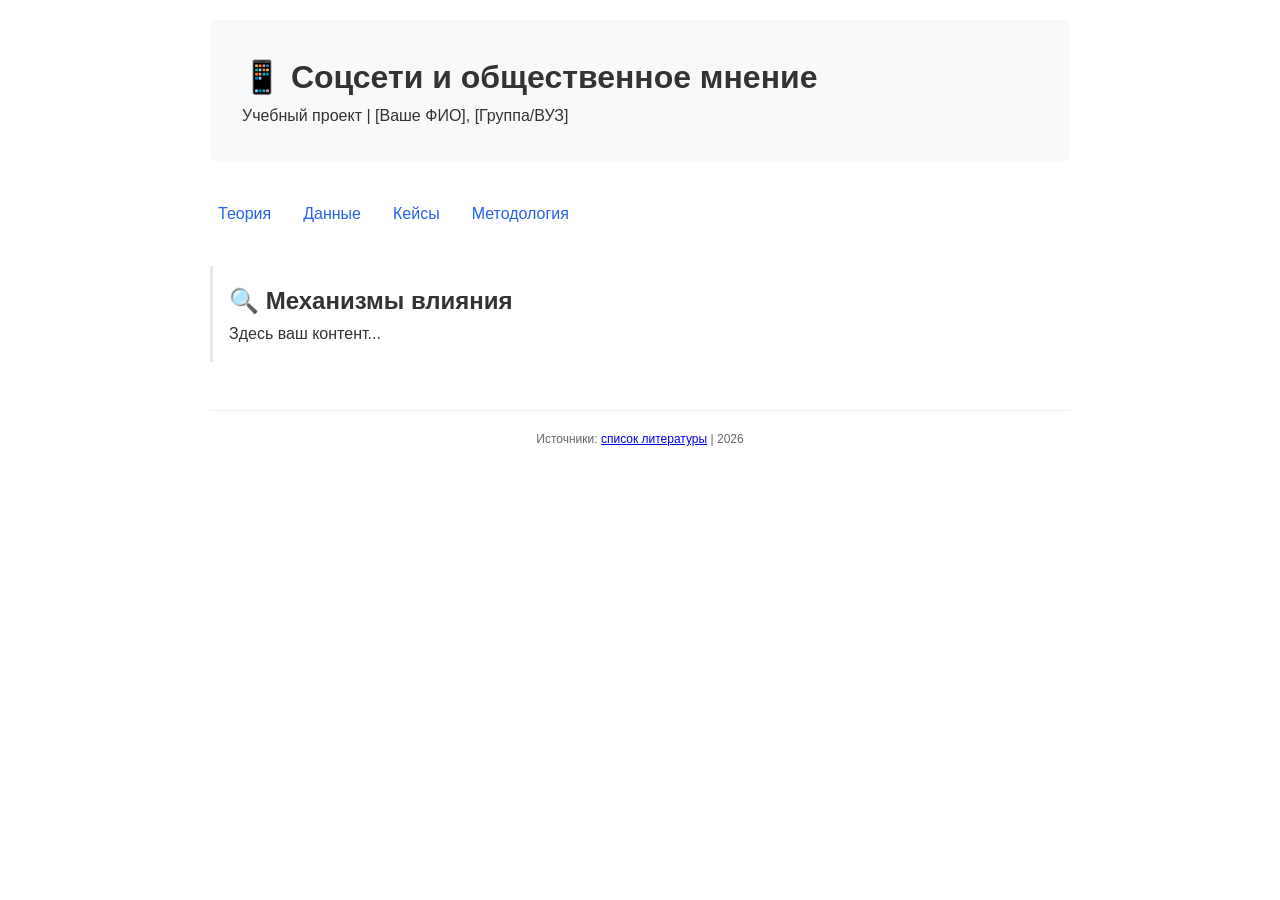
==== index.html @ e9fe2336 "Rename index.html.txt to index.html" ====
<!DOCTYPE html>
<html lang="ru">
<head>
  <meta charset="UTF-8">
  <meta name="viewport" content="width=device-width, initial-scale=1.0">
  <title>Влияние соцсетей на общественное мнение</title>
  <link rel="stylesheet" href="style.css">
</head>
<body>
  <header>
    <h1>📱 Соцсети и общественное мнение</h1>
    <p>Учебный проект | [Ваше ФИО], [Группа/ВУЗ]</p>
  </header>
  <nav>
    <a href="#theory">Теория</a>
    <a href="#data">Данные</a>
    <a href="#cases">Кейсы</a>
    <a href="#methods">Методология</a>
  </nav>
  <main>
    <section id="theory">
      <h2>🔍 Механизмы влияния</h2>
      <p>Здесь ваш контент...</p>
    </section>
    <!-- Остальные секции -->
  </main>
  <footer>
    <small>Источники: <a href="#sources">список литературы</a> | 2026</small>
  </footer>
</body>
</html>
---- style.css ----
* { box-sizing: border-box; margin: 0; padding: 0; }
body { font-family: 'Inter', sans-serif; line-height: 1.6; color: #333; max-width: 900px; margin: 0 auto; padding: 20px; }
header { background: #f8f9fa; padding: 2rem; border-radius: 8px; margin-bottom: 2rem; }
nav { display: flex; gap: 1rem; flex-wrap: wrap; margin-bottom: 2rem; }
nav a { color: #2563eb; text-decoration: none; padding: 0.5rem; }
nav a:hover { text-decoration: underline; }
section { margin-bottom: 3rem; padding: 1rem; border-left: 3px solid #e5e7eb; }
footer { text-align: center; color: #666; font-size: 0.9rem; margin-top: 3rem; padding-top: 1rem; border-top: 1px solid #eee; }
@media (max-width: 600px) { nav { flex-direction: column; } }
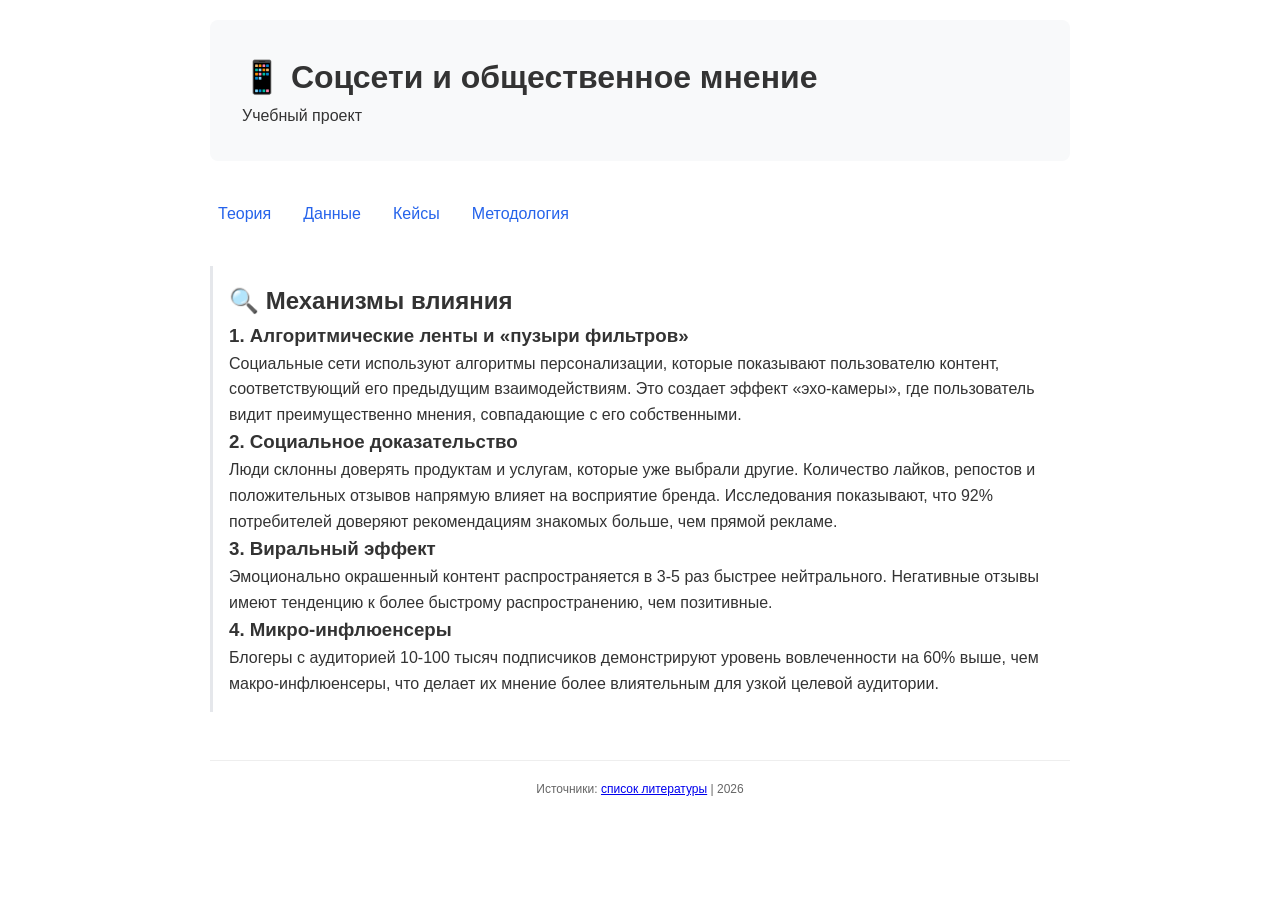
==== commit 8a87082b: "Update index.html" ====
--- a/index.html
+++ b/index.html
@@ -9,7 +9,7 @@
 <body>
   <header>
     <h1>📱 Соцсети и общественное мнение</h1>
-    <p>Учебный проект | [Ваше ФИО], [Группа/ВУЗ]</p>
+    <p>Учебный проект </p>
   </header>
   <nav>
     <a href="#theory">Теория</a>
@@ -18,11 +18,17 @@
     <a href="#methods">Методология</a>
   </nav>
   <main>
-    <section id="theory">
-      <h2>🔍 Механизмы влияния</h2>
-      <p>Здесь ваш контент...</p>
-    </section>
-    <!-- Остальные секции -->
+   <section id="theory">
+    <h2>🔍 Механизмы влияния</h2>
+    <h3>1. Алгоритмические ленты и «пузыри фильтров»</h3>
+    <p>Социальные сети используют алгоритмы персонализации, которые показывают пользователю контент, соответствующий его предыдущим взаимодействиям. Это создает эффект «эхо-камеры», где пользователь видит преимущественно мнения, совпадающие с его собственными.</p>
+    <h3>2. Социальное доказательство</h3>
+    <p>Люди склонны доверять продуктам и услугам, которые уже выбрали другие. Количество лайков, репостов и положительных отзывов напрямую влияет на восприятие бренда. Исследования показывают, что 92% потребителей доверяют рекомендациям знакомых больше, чем прямой рекламе.</p>
+    <h3>3. Виральный эффект</h3>
+    <p>Эмоционально окрашенный контент распространяется в 3-5 раз быстрее нейтрального. Негативные отзывы имеют тенденцию к более быстрому распространению, чем позитивные.</p>
+    <h3>4. Микро-инфлюенсеры</h3>
+    <p>Блогеры с аудиторией 10-100 тысяч подписчиков демонстрируют уровень вовлеченности на 60% выше, чем макро-инфлюенсеры, что делает их мнение более влиятельным для узкой целевой аудитории.</p>
+</section>
   </main>
   <footer>
     <small>Источники: <a href="#sources">список литературы</a> | 2026</small>
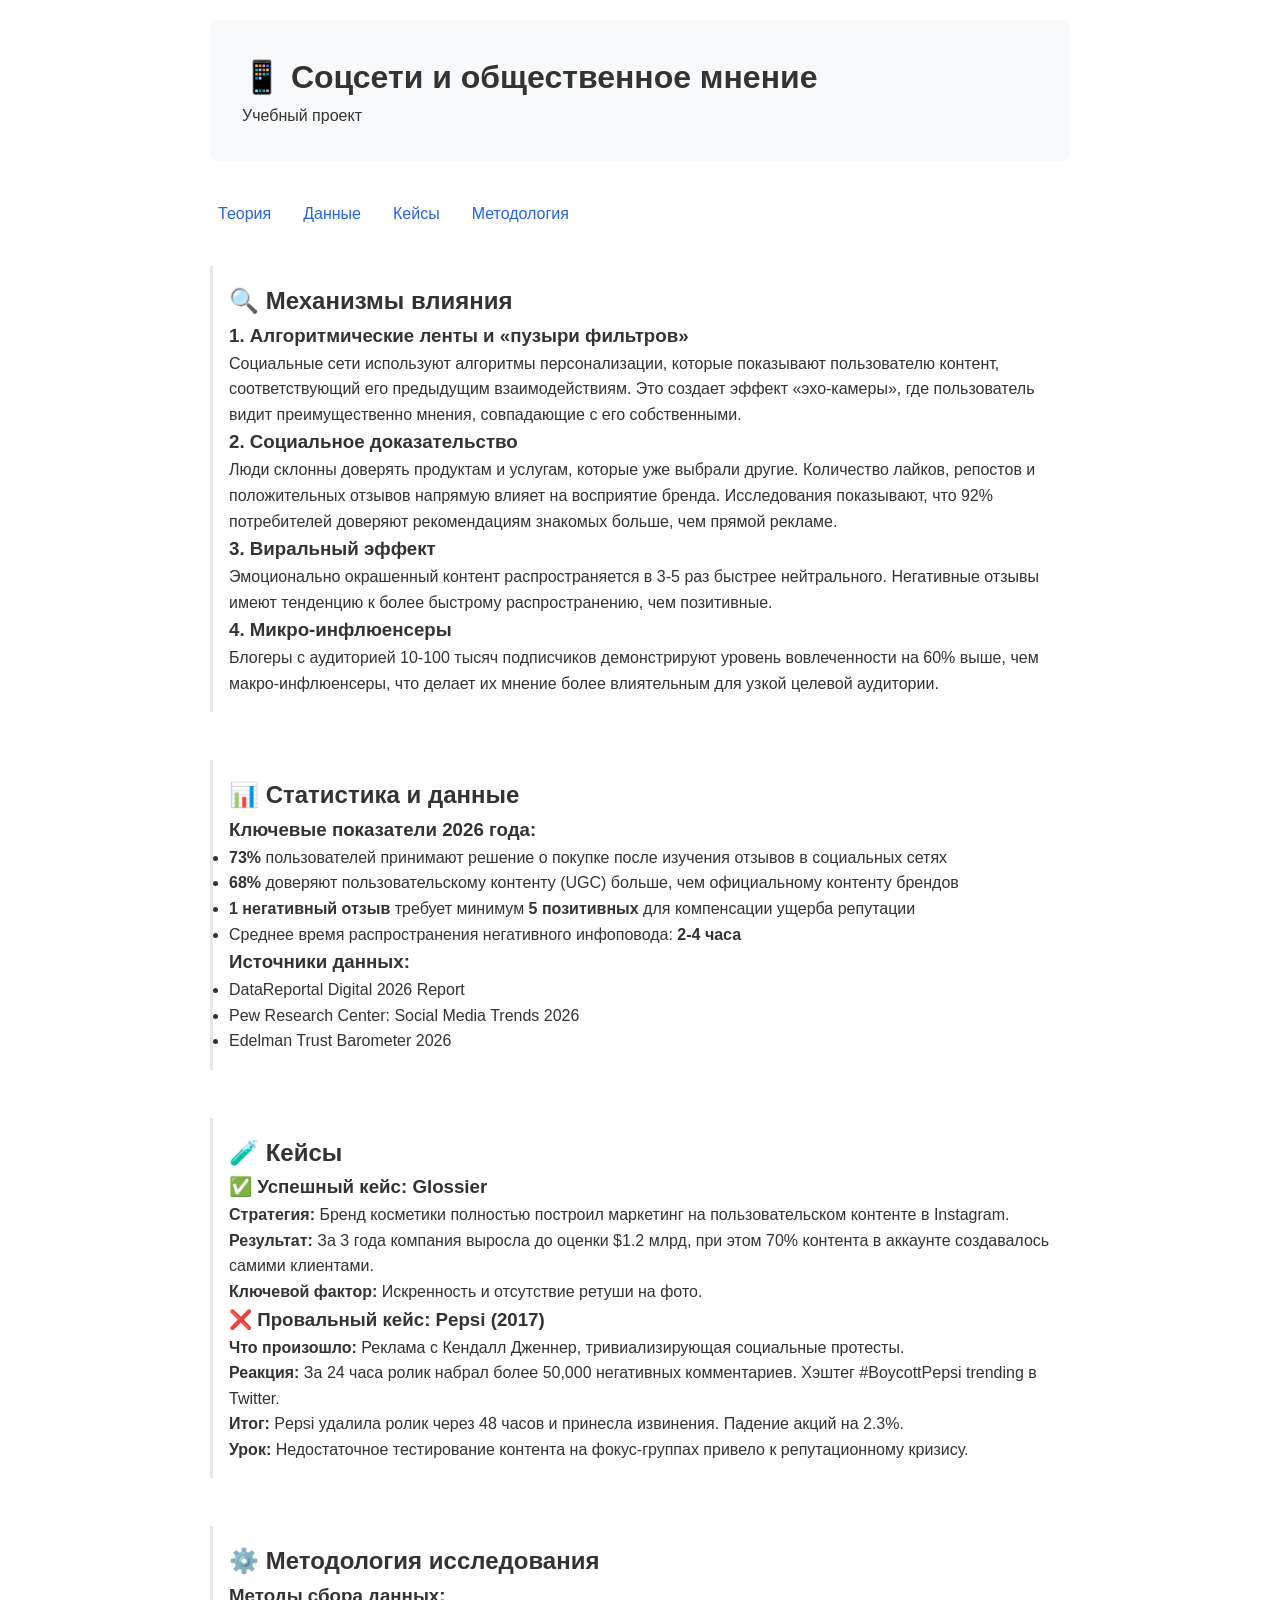
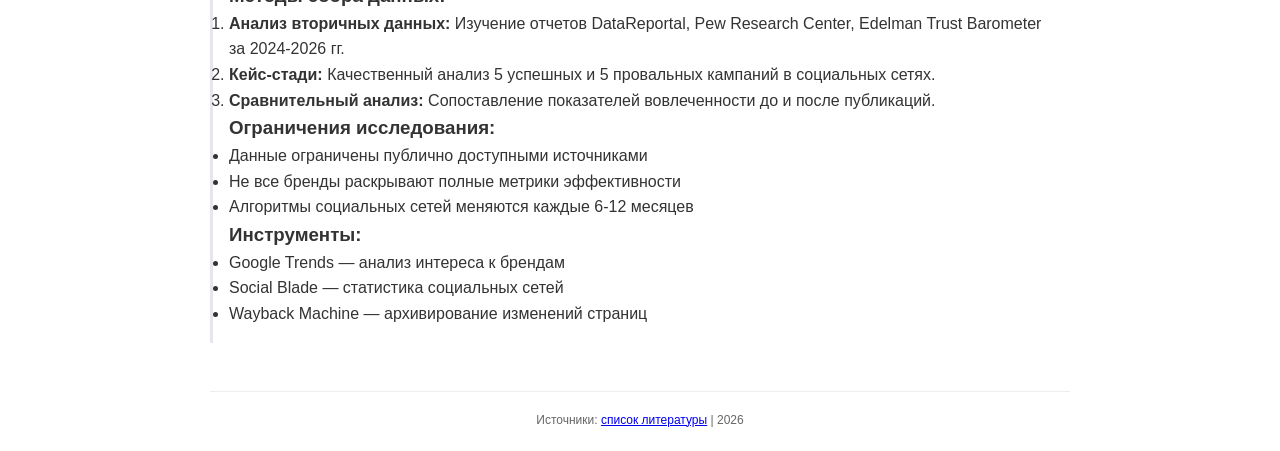
==== commit 45229754: "Update index.html" ====
--- a/index.html
+++ b/index.html
@@ -29,6 +29,64 @@
     <h3>4. Микро-инфлюенсеры</h3>
     <p>Блогеры с аудиторией 10-100 тысяч подписчиков демонстрируют уровень вовлеченности на 60% выше, чем макро-инфлюенсеры, что делает их мнение более влиятельным для узкой целевой аудитории.</p>
 </section>
+            <section id="data">
+            <h2>📊 Статистика и данные</h2>
+            
+            <h3>Ключевые показатели 2026 года:</h3>
+            <ul>
+                <li><strong>73%</strong> пользователей принимают решение о покупке после изучения отзывов в социальных сетях</li>
+                <li><strong>68%</strong> доверяют пользовательскому контенту (UGC) больше, чем официальному контенту брендов</li>
+                <li><strong>1 негативный отзыв</strong> требует минимум <strong>5 позитивных</strong> для компенсации ущерба репутации</li>
+                <li>Среднее время распространения негативного инфоповода: <strong>2-4 часа</strong></li>
+            </ul>
+            
+            <h3>Источники данных:</h3>
+            <ul>
+                <li>DataReportal Digital 2026 Report</li>
+                <li>Pew Research Center: Social Media Trends 2026</li>
+                <li>Edelman Trust Barometer 2026</li>
+            </ul>
+        </section>
+        
+        <section id="cases">
+            <h2>🧪 Кейсы</h2>
+            
+            <h3>✅ Успешный кейс: Glossier</h3>
+            <p><strong>Стратегия:</strong> Бренд косметики полностью построил маркетинг на пользовательском контенте в Instagram.</p>
+            <p><strong>Результат:</strong> За 3 года компания выросла до оценки $1.2 млрд, при этом 70% контента в аккаунте создавалось самими клиентами.</p>
+            <p><strong>Ключевой фактор:</strong> Искренность и отсутствие ретуши на фото.</p>
+            
+            <h3>❌ Провальный кейс: Pepsi (2017)</h3>
+            <p><strong>Что произошло:</strong> Реклама с Кендалл Дженнер, тривиализирующая социальные протесты.</p>
+            <p><strong>Реакция:</strong> За 24 часа ролик набрал более 50,000 негативных комментариев. Хэштег #BoycottPepsi trending в Twitter.</p>
+            <p><strong>Итог:</strong> Pepsi удалила ролик через 48 часов и принесла извинения. Падение акций на 2.3%.</p>
+            <p><strong>Урок:</strong> Недостаточное тестирование контента на фокус-группах привело к репутационному кризису.</p>
+        </section>
+        
+        <section id="methods">
+            <h2>⚙️ Методология исследования</h2>
+            
+            <h3>Методы сбора данных:</h3>
+            <ol>
+                <li><strong>Анализ вторичных данных:</strong> Изучение отчетов DataReportal, Pew Research Center, Edelman Trust Barometer за 2024-2026 гг.</li>
+                <li><strong>Кейс-стади:</strong> Качественный анализ 5 успешных и 5 провальных кампаний в социальных сетях.</li>
+                <li><strong>Сравнительный анализ:</strong> Сопоставление показателей вовлеченности до и после публикаций.</li>
+            </ol>
+            
+            <h3>Ограничения исследования:</h3>
+            <ul>
+                <li>Данные ограничены публично доступными источниками</li>
+                <li>Не все бренды раскрывают полные метрики эффективности</li>
+                <li>Алгоритмы социальных сетей меняются каждые 6-12 месяцев</li>
+            </ul>
+            
+            <h3>Инструменты:</h3>
+            <ul>
+                <li>Google Trends — анализ интереса к брендам</li>
+                <li>Social Blade — статистика социальных сетей</li>
+                <li>Wayback Machine — архивирование изменений страниц</li>
+            </ul>
+        </section>
   </main>
   <footer>
     <small>Источники: <a href="#sources">список литературы</a> | 2026</small>
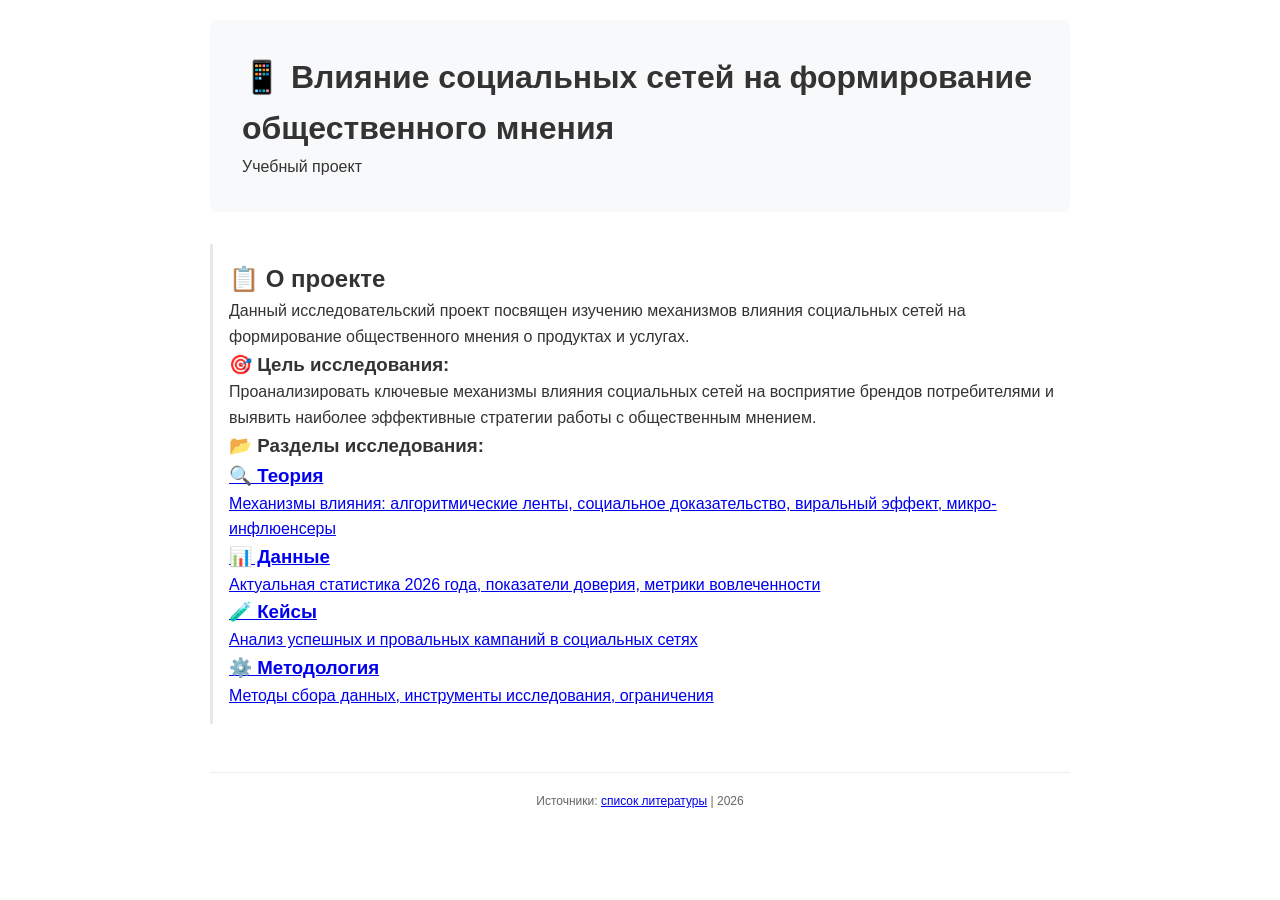
==== commit b8185387: "Update index.html" ====
--- a/index.html
+++ b/index.html
@@ -1,95 +1,53 @@
 <!DOCTYPE html>
 <html lang="ru">
 <head>
-  <meta charset="UTF-8">
-  <meta name="viewport" content="width=device-width, initial-scale=1.0">
-  <title>Влияние соцсетей на общественное мнение</title>
-  <link rel="stylesheet" href="style.css">
+    <meta charset="UTF-8">
+    <meta name="viewport" content="width=device-width, initial-scale=1.0">
+    <title>Влияние соцсетей на общественное мнение</title>
+    <link rel="stylesheet" href="style.css">
 </head>
 <body>
-  <header>
-    <h1>📱 Соцсети и общественное мнение</h1>
-    <p>Учебный проект </p>
-  </header>
-  <nav>
-    <a href="#theory">Теория</a>
-    <a href="#data">Данные</a>
-    <a href="#cases">Кейсы</a>
-    <a href="#methods">Методология</a>
-  </nav>
-  <main>
-   <section id="theory">
-    <h2>🔍 Механизмы влияния</h2>
-    <h3>1. Алгоритмические ленты и «пузыри фильтров»</h3>
-    <p>Социальные сети используют алгоритмы персонализации, которые показывают пользователю контент, соответствующий его предыдущим взаимодействиям. Это создает эффект «эхо-камеры», где пользователь видит преимущественно мнения, совпадающие с его собственными.</p>
-    <h3>2. Социальное доказательство</h3>
-    <p>Люди склонны доверять продуктам и услугам, которые уже выбрали другие. Количество лайков, репостов и положительных отзывов напрямую влияет на восприятие бренда. Исследования показывают, что 92% потребителей доверяют рекомендациям знакомых больше, чем прямой рекламе.</p>
-    <h3>3. Виральный эффект</h3>
-    <p>Эмоционально окрашенный контент распространяется в 3-5 раз быстрее нейтрального. Негативные отзывы имеют тенденцию к более быстрому распространению, чем позитивные.</p>
-    <h3>4. Микро-инфлюенсеры</h3>
-    <p>Блогеры с аудиторией 10-100 тысяч подписчиков демонстрируют уровень вовлеченности на 60% выше, чем макро-инфлюенсеры, что делает их мнение более влиятельным для узкой целевой аудитории.</p>
-</section>
-            <section id="data">
-            <h2>📊 Статистика и данные</h2>
+    <header>
+        <h1>📱 Влияние социальных сетей на формирование общественного мнения</h1>
+        <p>Учебный проект</p>
+    </header>
+    
+    <main>
+        <section class="intro">
+            <h2>📋 О проекте</h2>
+            <p>Данный исследовательский проект посвящен изучению механизмов влияния социальных сетей на формирование общественного мнения о продуктах и услугах.</p>
             
-            <h3>Ключевые показатели 2026 года:</h3>
-            <ul>
-                <li><strong>73%</strong> пользователей принимают решение о покупке после изучения отзывов в социальных сетях</li>
-                <li><strong>68%</strong> доверяют пользовательскому контенту (UGC) больше, чем официальному контенту брендов</li>
-                <li><strong>1 негативный отзыв</strong> требует минимум <strong>5 позитивных</strong> для компенсации ущерба репутации</li>
-                <li>Среднее время распространения негативного инфоповода: <strong>2-4 часа</strong></li>
-            </ul>
+            <h3>🎯 Цель исследования:</h3>
+            <p>Проанализировать ключевые механизмы влияния социальных сетей на восприятие брендов потребителями и выявить наиболее эффективные стратегии работы с общественным мнением.</p>
             
-            <h3>Источники данных:</h3>
-            <ul>
-                <li>DataReportal Digital 2026 Report</li>
-                <li>Pew Research Center: Social Media Trends 2026</li>
-                <li>Edelman Trust Barometer 2026</li>
-            </ul>
+            <h3>📂 Разделы исследования:</h3>
+            
+            <div class="sections-grid">
+                <a href="theory.html" class="section-card">
+                    <h3>🔍 Теория</h3>
+                    <p>Механизмы влияния: алгоритмические ленты, социальное доказательство, виральный эффект, микро-инфлюенсеры</p>
+                </a>
+                
+                <a href="data.html" class="section-card">
+                    <h3>📊 Данные</h3>
+                    <p>Актуальная статистика 2026 года, показатели доверия, метрики вовлеченности</p>
+                </a>
+                
+                <a href="cases.html" class="section-card">
+                    <h3>🧪 Кейсы</h3>
+                    <p>Анализ успешных и провальных кампаний в социальных сетях</p>
+                </a>
+                
+                <a href="methods.html" class="section-card">
+                    <h3>⚙️ Методология</h3>
+                    <p>Методы сбора данных, инструменты исследования, ограничения</p>
+                </a>
+            </div>
         </section>
-        
-        <section id="cases">
-            <h2>🧪 Кейсы</h2>
-            
-            <h3>✅ Успешный кейс: Glossier</h3>
-            <p><strong>Стратегия:</strong> Бренд косметики полностью построил маркетинг на пользовательском контенте в Instagram.</p>
-            <p><strong>Результат:</strong> За 3 года компания выросла до оценки $1.2 млрд, при этом 70% контента в аккаунте создавалось самими клиентами.</p>
-            <p><strong>Ключевой фактор:</strong> Искренность и отсутствие ретуши на фото.</p>
-            
-            <h3>❌ Провальный кейс: Pepsi (2017)</h3>
-            <p><strong>Что произошло:</strong> Реклама с Кендалл Дженнер, тривиализирующая социальные протесты.</p>
-            <p><strong>Реакция:</strong> За 24 часа ролик набрал более 50,000 негативных комментариев. Хэштег #BoycottPepsi trending в Twitter.</p>
-            <p><strong>Итог:</strong> Pepsi удалила ролик через 48 часов и принесла извинения. Падение акций на 2.3%.</p>
-            <p><strong>Урок:</strong> Недостаточное тестирование контента на фокус-группах привело к репутационному кризису.</p>
-        </section>
-        
-        <section id="methods">
-            <h2>⚙️ Методология исследования</h2>
-            
-            <h3>Методы сбора данных:</h3>
-            <ol>
-                <li><strong>Анализ вторичных данных:</strong> Изучение отчетов DataReportal, Pew Research Center, Edelman Trust Barometer за 2024-2026 гг.</li>
-                <li><strong>Кейс-стади:</strong> Качественный анализ 5 успешных и 5 провальных кампаний в социальных сетях.</li>
-                <li><strong>Сравнительный анализ:</strong> Сопоставление показателей вовлеченности до и после публикаций.</li>
-            </ol>
-            
-            <h3>Ограничения исследования:</h3>
-            <ul>
-                <li>Данные ограничены публично доступными источниками</li>
-                <li>Не все бренды раскрывают полные метрики эффективности</li>
-                <li>Алгоритмы социальных сетей меняются каждые 6-12 месяцев</li>
-            </ul>
-            
-            <h3>Инструменты:</h3>
-            <ul>
-                <li>Google Trends — анализ интереса к брендам</li>
-                <li>Social Blade — статистика социальных сетей</li>
-                <li>Wayback Machine — архивирование изменений страниц</li>
-            </ul>
-        </section>
-  </main>
-  <footer>
-    <small>Источники: <a href="#sources">список литературы</a> | 2026</small>
-  </footer>
+    </main>
+    
+    <footer>
+        <small>Источники: <a href="#sources">список литературы</a> | 2026</small>
+    </footer>
 </body>
 </html>
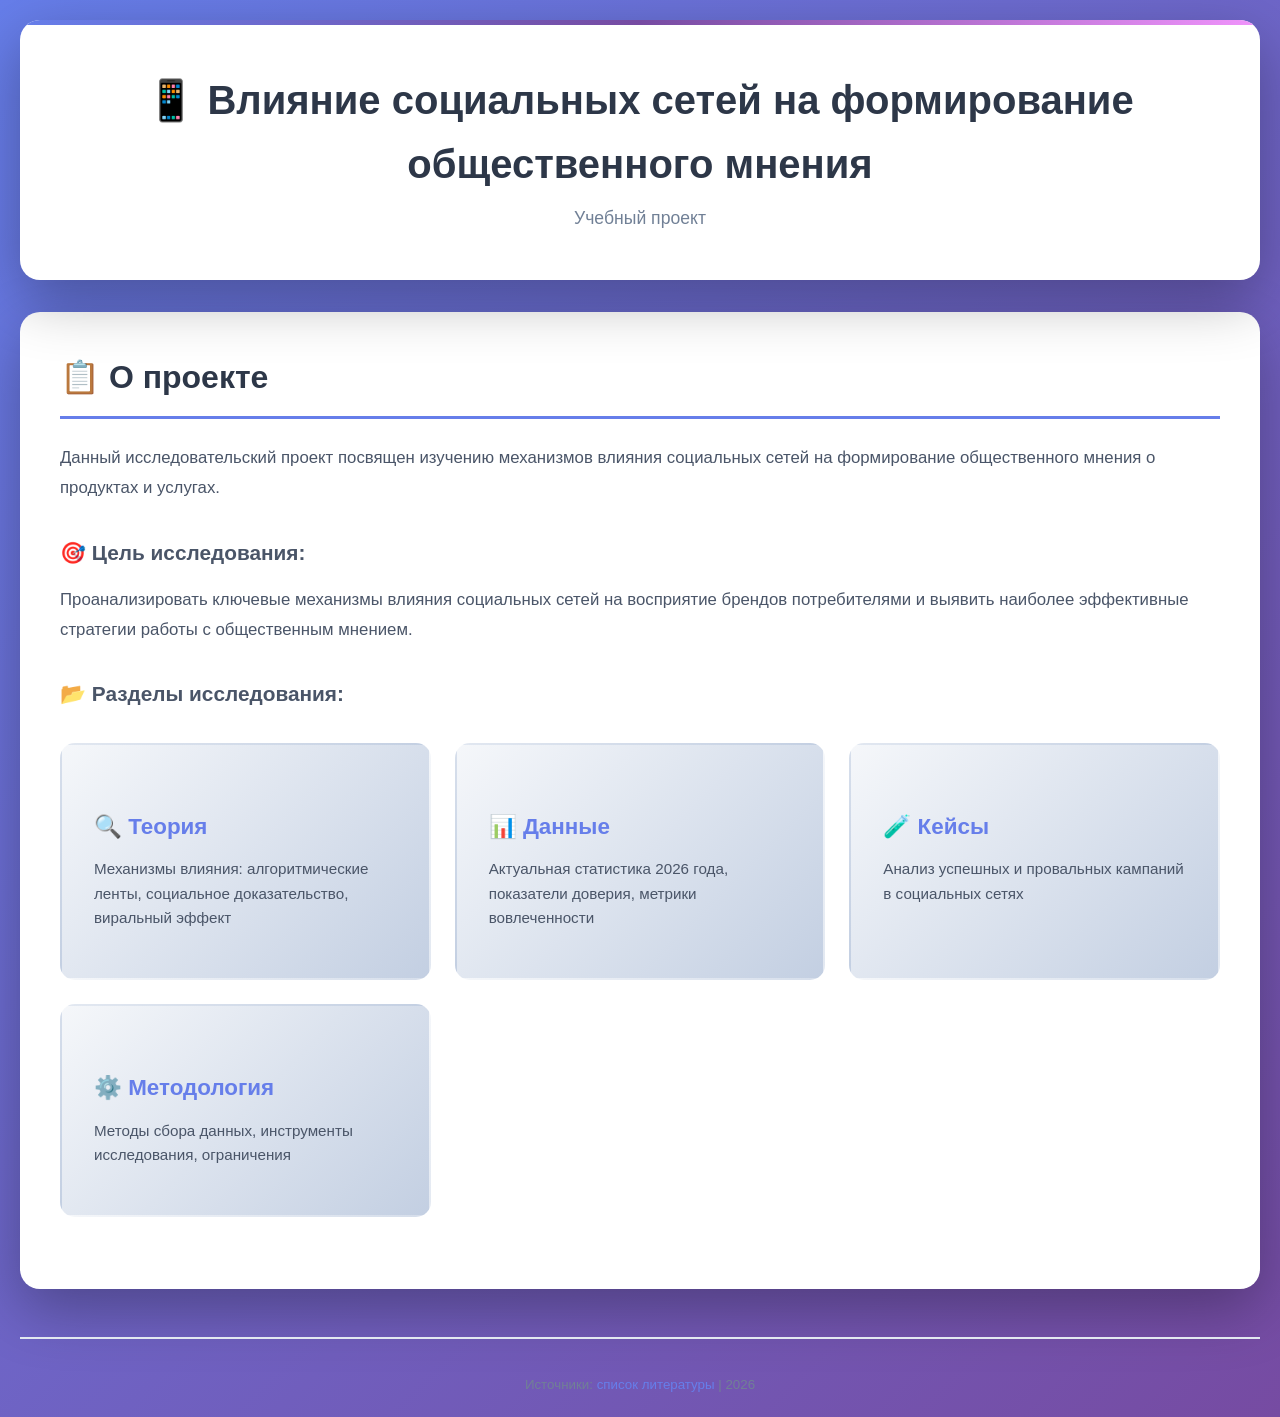
==== commit d70ba480: "Update index.html" ====
--- a/index.html
+++ b/index.html
@@ -23,26 +23,26 @@
             <h3>📂 Разделы исследования:</h3>
             
             <div class="sections-grid">
-                <a href="theory.html" class="section-card">
-                    <h3>🔍 Теория</h3>
-                    <p>Механизмы влияния: алгоритмические ленты, социальное доказательство, виральный эффект, микро-инфлюенсеры</p>
-                </a>
-                
-                <a href="data.html" class="section-card">
-                    <h3>📊 Данные</h3>
-                    <p>Актуальная статистика 2026 года, показатели доверия, метрики вовлеченности</p>
-                </a>
-                
-                <a href="cases.html" class="section-card">
-                    <h3>🧪 Кейсы</h3>
-                    <p>Анализ успешных и провальных кампаний в социальных сетях</p>
-                </a>
-                
-                <a href="methods.html" class="section-card">
-                    <h3>⚙️ Методология</h3>
-                    <p>Методы сбора данных, инструменты исследования, ограничения</p>
-                </a>
-            </div>
+    <a href="theory.html" class="section-card">
+        <h3>🔍 Теория</h3>
+        <p>Механизмы влияния: алгоритмические ленты, социальное доказательство, виральный эффект</p>
+    </a>
+    
+    <a href="data.html" class="section-card">
+        <h3>📊 Данные</h3>
+        <p>Актуальная статистика 2026 года, показатели доверия, метрики вовлеченности</p>
+    </a>
+    
+    <a href="cases.html" class="section-card">
+        <h3>🧪 Кейсы</h3>
+        <p>Анализ успешных и провальных кампаний в социальных сетях</p>
+    </a>
+    
+    <a href="methods.html" class="section-card">
+        <h3>⚙️ Методология</h3>
+        <p>Методы сбора данных, инструменты исследования, ограничения</p>
+    </a>
+</div>
         </section>
     </main>
     
--- a/style.css
+++ b/style.css
@@ -1,9 +1,382 @@
-* { box-sizing: border-box; margin: 0; padding: 0; }
-body { font-family: 'Inter', sans-serif; line-height: 1.6; color: #333; max-width: 900px; margin: 0 auto; padding: 20px; }
-header { background: #f8f9fa; padding: 2rem; border-radius: 8px; margin-bottom: 2rem; }
-nav { display: flex; gap: 1rem; flex-wrap: wrap; margin-bottom: 2rem; }
-nav a { color: #2563eb; text-decoration: none; padding: 0.5rem; }
-nav a:hover { text-decoration: underline; }
-section { margin-bottom: 3rem; padding: 1rem; border-left: 3px solid #e5e7eb; }
-footer { text-align: center; color: #666; font-size: 0.9rem; margin-top: 3rem; padding-top: 1rem; border-top: 1px solid #eee; }
-@media (max-width: 600px) { nav { flex-direction: column; } }
+* {
+    margin: 0;
+    padding: 0;
+    box-sizing: border-box;
+}
+
+body {
+    font-family: -apple-system, BlinkMacSystemFont, 'Segoe UI', Roboto, 'Helvetica Neue', Arial, sans-serif;
+    line-height: 1.6;
+    color: #2d3748;
+    background: linear-gradient(135deg, #667eea 0%, #764ba2 100%);
+    min-height: 100vh;
+    padding: 20px;
+}
+
+.container {
+    max-width: 1000px;
+    margin: 0 auto;
+}
+
+/* Шапка */
+header {
+    background: white;
+    padding: 3rem 2rem;
+    border-radius: 20px;
+    box-shadow: 0 20px 60px rgba(0,0,0,0.3);
+    margin-bottom: 2rem;
+    text-align: center;
+    position: relative;
+    overflow: hidden;
+}
+
+header::before {
+    content: '';
+    position: absolute;
+    top: 0;
+    left: 0;
+    right: 0;
+    height: 5px;
+    background: linear-gradient(90deg, #667eea, #764ba2, #f093fb);
+}
+
+header h1 {
+    font-size: 2.5rem;
+    color: #2d3748;
+    margin-bottom: 0.5rem;
+    font-weight: 700;
+}
+
+header p {
+    color: #718096;
+    font-size: 1.1rem;
+}
+
+/* Навигация */
+.back-nav {
+    display: flex;
+    gap: 0.8rem;
+    flex-wrap: wrap;
+    justify-content: center;
+    margin-top: 1.5rem;
+    padding-top: 1.5rem;
+    border-top: 2px solid #e2e8f0;
+}
+
+.back-nav a {
+    color: #4a5568;
+    text-decoration: none;
+    padding: 0.6rem 1.2rem;
+    border-radius: 50px;
+    font-size: 0.95rem;
+    font-weight: 500;
+    background: #f7fafc;
+    transition: all 0.3s ease;
+    border: 2px solid transparent;
+}
+
+.back-nav a:hover {
+    background: #667eea;
+    color: white;
+    transform: translateY(-2px);
+    box-shadow: 0 4px 12px rgba(102, 126, 234, 0.4);
+}
+
+.back-nav a.active {
+    background: linear-gradient(135deg, #667eea, #764ba2);
+    color: white;
+    box-shadow: 0 4px 12px rgba(102, 126, 234, 0.4);
+}
+
+/* Основной контент */
+main {
+    background: white;
+    border-radius: 20px;
+    padding: 2.5rem;
+    box-shadow: 0 20px 60px rgba(0,0,0,0.3);
+}
+
+/* Секции */
+section {
+    margin-bottom: 2rem;
+}
+
+.intro h2 {
+    color: #2d3748;
+    font-size: 2rem;
+    margin-bottom: 1.5rem;
+    display: flex;
+    align-items: center;
+    gap: 0.5rem;
+}
+
+.intro h3 {
+    color: #4a5568;
+    font-size: 1.3rem;
+    margin: 2rem 0 1rem 0;
+    display: flex;
+    align-items: center;
+    gap: 0.5rem;
+}
+
+.intro p {
+    color: #4a5568;
+    font-size: 1.05rem;
+    line-height: 1.8;
+    margin-bottom: 1rem;
+}
+
+/* Карточки разделов */
+.sections-grid {
+    display: grid;
+    grid-template-columns: repeat(auto-fit, minmax(280px, 1fr));
+    gap: 1.5rem;
+    margin-top: 2rem;
+}
+
+.section-card {
+    background: linear-gradient(135deg, #f5f7fa 0%, #c3cfe2 100%);
+    padding: 2rem;
+    border-radius: 15px;
+    text-decoration: none;
+    color: #2d3748;
+    transition: all 0.3s ease;
+    border: 2px solid transparent;
+    position: relative;
+    overflow: hidden;
+}
+
+.section-card::before {
+    content: '';
+    position: absolute;
+    top: 0;
+    left: 0;
+    width: 100%;
+    height: 100%;
+    background: linear-gradient(135deg, #667eea 0%, #764ba2 100%);
+    opacity: 0;
+    transition: opacity 0.3s ease;
+    z-index: 0;
+}
+
+.section-card:hover::before {
+    opacity: 1;
+}
+
+.section-card > * {
+    position: relative;
+    z-index: 1;
+}
+
+.section-card:hover {
+    transform: translateY(-10px);
+    box-shadow: 0 20px 40px rgba(102, 126, 234, 0.4);
+    color: white;
+}
+
+.section-card h3 {
+    color: #667eea;
+    font-size: 1.4rem;
+    margin-bottom: 0.8rem;
+    transition: color 0.3s ease;
+}
+
+.section-card:hover h3 {
+    color: white;
+}
+
+.section-card p {
+    color: #4a5568;
+    font-size: 0.95rem;
+    line-height: 1.6;
+    transition: color 0.3s ease;
+}
+
+.section-card:hover p {
+    color: rgba(255,255,255,0.9);
+}
+
+/* Заголовки секций */
+section h2 {
+    color: #2d3748;
+    font-size: 1.8rem;
+    margin-bottom: 1.5rem;
+    padding-bottom: 0.8rem;
+    border-bottom: 3px solid #667eea;
+    display: inline-block;
+}
+
+section h3 {
+    color: #4a5568;
+    font-size: 1.3rem;
+    margin: 2rem 0 1rem 0;
+    font-weight: 600;
+}
+
+/* Текст и списки */
+section p {
+    color: #4a5568;
+    margin-bottom: 1rem;
+    line-height: 1.8;
+}
+
+section ul, section ol {
+    margin: 1rem 0 1rem 2rem;
+    color: #4a5568;
+}
+
+section li {
+    margin-bottom: 0.7rem;
+    line-height: 1.7;
+}
+
+/* Статистика */
+.stats-grid {
+    display: grid;
+    grid-template-columns: repeat(auto-fit, minmax(220px, 1fr));
+    gap: 1.5rem;
+    margin: 2rem 0;
+}
+
+.stat-card {
+    background: linear-gradient(135deg, #667eea 0%, #764ba2 100%);
+    padding: 2rem;
+    border-radius: 15px;
+    text-align: center;
+    color: white;
+    box-shadow: 0 10px 30px rgba(102, 126, 234, 0.3);
+    transition: transform 0.3s ease;
+}
+
+.stat-card:hover {
+    transform: translateY(-5px) scale(1.02);
+}
+
+.stat-number {
+    font-size: 2.5rem;
+    font-weight: bold;
+    margin-bottom: 0.5rem;
+    text-shadow: 0 2px 4px rgba(0,0,0,0.2);
+}
+
+.stat-label {
+    font-size: 0.95rem;
+    opacity: 0.95;
+    line-height: 1.5;
+}
+
+/* Кейсы */
+.case-block {
+    padding: 2rem;
+    border-radius: 15px;
+    margin: 2rem 0;
+    border-left: 5px solid #667eea;
+    background: #f7fafc;
+    box-shadow: 0 4px 6px rgba(0,0,0,0.05);
+}
+
+.case-block.success {
+    border-left-color: #10b981;
+    background: linear-gradient(135deg, #f0fdf4 0%, #dcfce7 100%);
+}
+
+.case-block.fail {
+    border-left-color: #ef4444;
+    background: linear-gradient(135deg, #fef2f2 0%, #fee2e2 100%);
+}
+
+.case-block h3 {
+    color: #2d3748;
+    margin-top: 0;
+}
+
+.case-block.success h3 {
+    color: #059669;
+}
+
+.case-block.fail h3 {
+    color: #dc2626;
+}
+
+/* Футер */
+footer {
+    text-align: center;
+    margin-top: 3rem;
+    padding-top: 2rem;
+    border-top: 2px solid #e2e8f0;
+    color: #718096;
+}
+
+footer a {
+    color: #667eea;
+    text-decoration: none;
+    font-weight: 500;
+    transition: color 0.3s ease;
+}
+
+footer a:hover {
+    color: #764ba2;
+    text-decoration: underline;
+}
+
+/* Адаптивность */
+@media (max-width: 768px) {
+    body {
+        padding: 10px;
+    }
+    
+    header {
+        padding: 2rem 1.5rem;
+    }
+    
+    header h1 {
+        font-size: 1.8rem;
+    }
+    
+    main {
+        padding: 1.5rem;
+    }
+    
+    .sections-grid {
+        grid-template-columns: 1fr;
+    }
+    
+    .stats-grid {
+        grid-template-columns: 1fr;
+    }
+    
+    .back-nav {
+        flex-direction: column;
+    }
+    
+    .back-nav a {
+        width: 100%;
+        text-align: center;
+    }
+}
+
+/* Анимации */
+@keyframes fadeIn {
+    from {
+        opacity: 0;
+        transform: translateY(20px);
+    }
+    to {
+        opacity: 1;
+        transform: translateY(0);
+    }
+}
+
+main {
+    animation: fadeIn 0.6s ease-out;
+}
+
+.section-card {
+    animation: fadeIn 0.6s ease-out;
+    animation-fill-mode: both;
+}
+
+.section-card:nth-child(1) { animation-delay: 0.1s; }
+.section-card:nth-child(2) { animation-delay: 0.2s; }
+.section-card:nth-child(3) { animation-delay: 0.3s; }
+.section-card:nth-child(4) { animation-delay: 0.4s; }
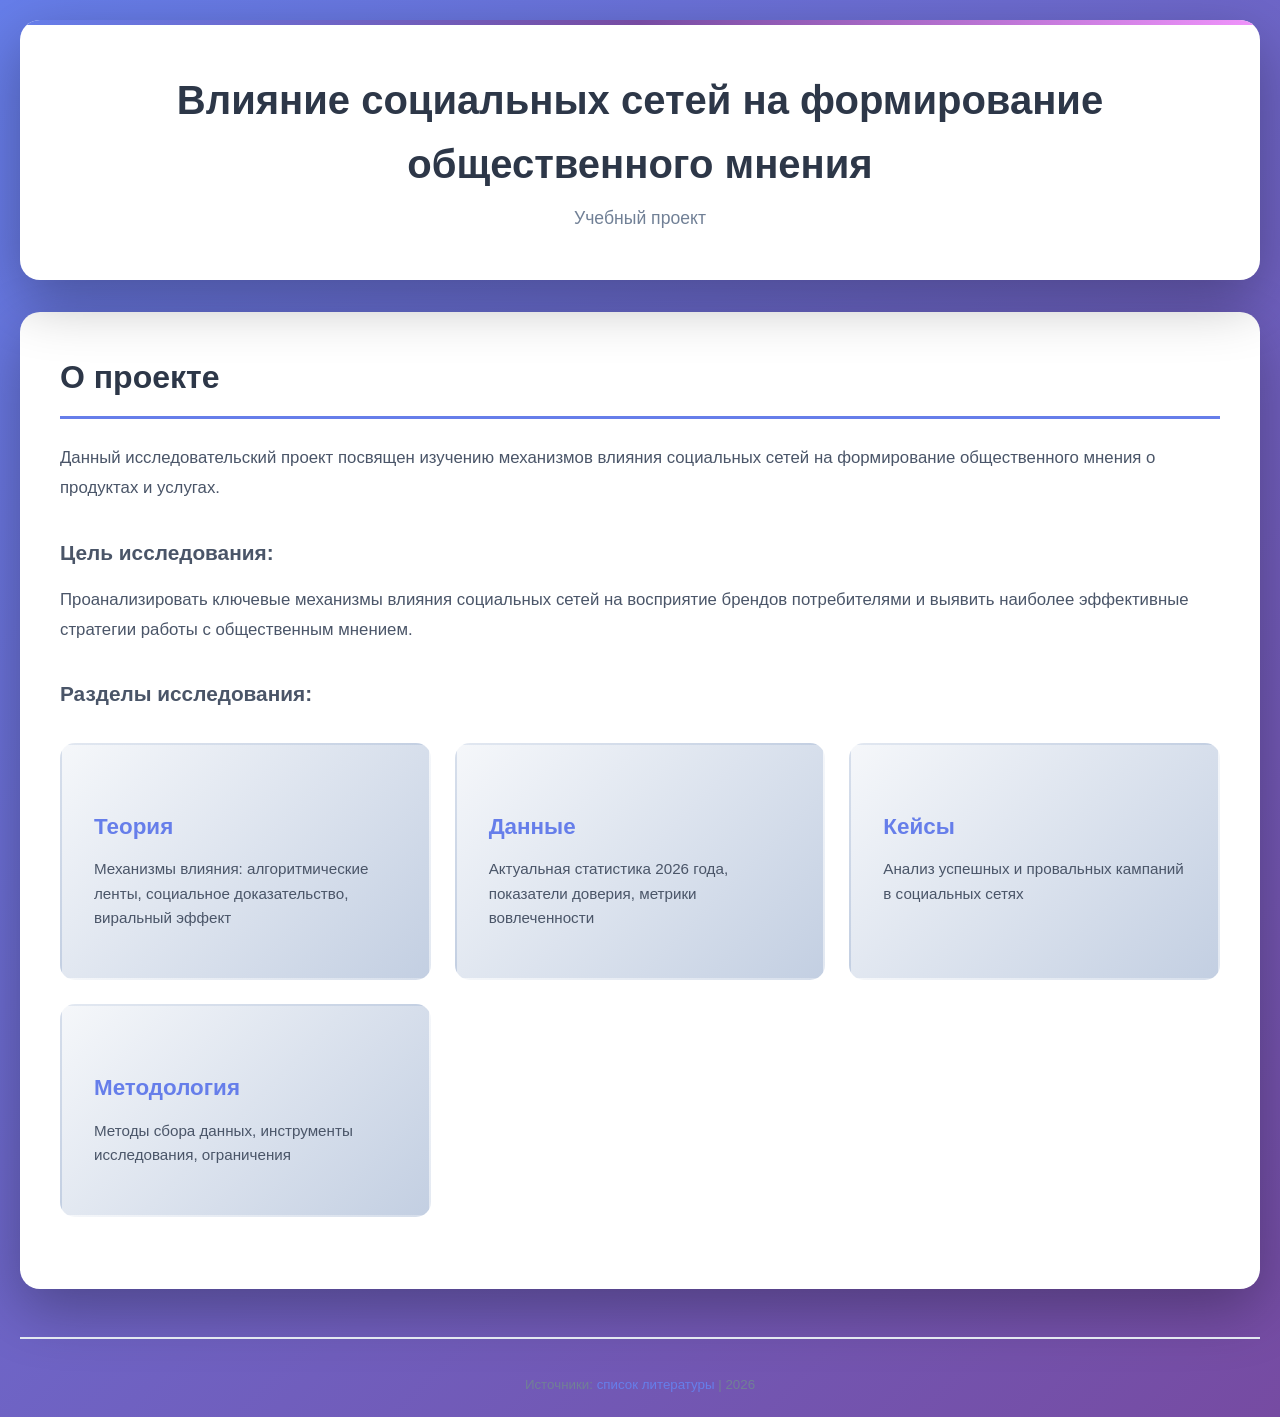
==== commit ac3e28eb: "Update index.html" ====
--- a/index.html
+++ b/index.html
@@ -8,38 +8,38 @@
 </head>
 <body>
     <header>
-        <h1>📱 Влияние социальных сетей на формирование общественного мнения</h1>
+        <h1> Влияние социальных сетей на формирование общественного мнения</h1>
         <p>Учебный проект</p>
     </header>
     
     <main>
         <section class="intro">
-            <h2>📋 О проекте</h2>
+            <h2> О проекте</h2>
             <p>Данный исследовательский проект посвящен изучению механизмов влияния социальных сетей на формирование общественного мнения о продуктах и услугах.</p>
             
-            <h3>🎯 Цель исследования:</h3>
+            <h3> Цель исследования:</h3>
             <p>Проанализировать ключевые механизмы влияния социальных сетей на восприятие брендов потребителями и выявить наиболее эффективные стратегии работы с общественным мнением.</p>
             
-            <h3>📂 Разделы исследования:</h3>
+            <h3> Разделы исследования:</h3>
             
             <div class="sections-grid">
     <a href="theory.html" class="section-card">
-        <h3>🔍 Теория</h3>
+        <h3> Теория</h3>
         <p>Механизмы влияния: алгоритмические ленты, социальное доказательство, виральный эффект</p>
     </a>
     
     <a href="data.html" class="section-card">
-        <h3>📊 Данные</h3>
+        <h3> Данные</h3>
         <p>Актуальная статистика 2026 года, показатели доверия, метрики вовлеченности</p>
     </a>
     
     <a href="cases.html" class="section-card">
-        <h3>🧪 Кейсы</h3>
+        <h3> Кейсы</h3>
         <p>Анализ успешных и провальных кампаний в социальных сетях</p>
     </a>
     
     <a href="methods.html" class="section-card">
-        <h3>⚙️ Методология</h3>
+        <h3> Методология</h3>
         <p>Методы сбора данных, инструменты исследования, ограничения</p>
     </a>
 </div>
